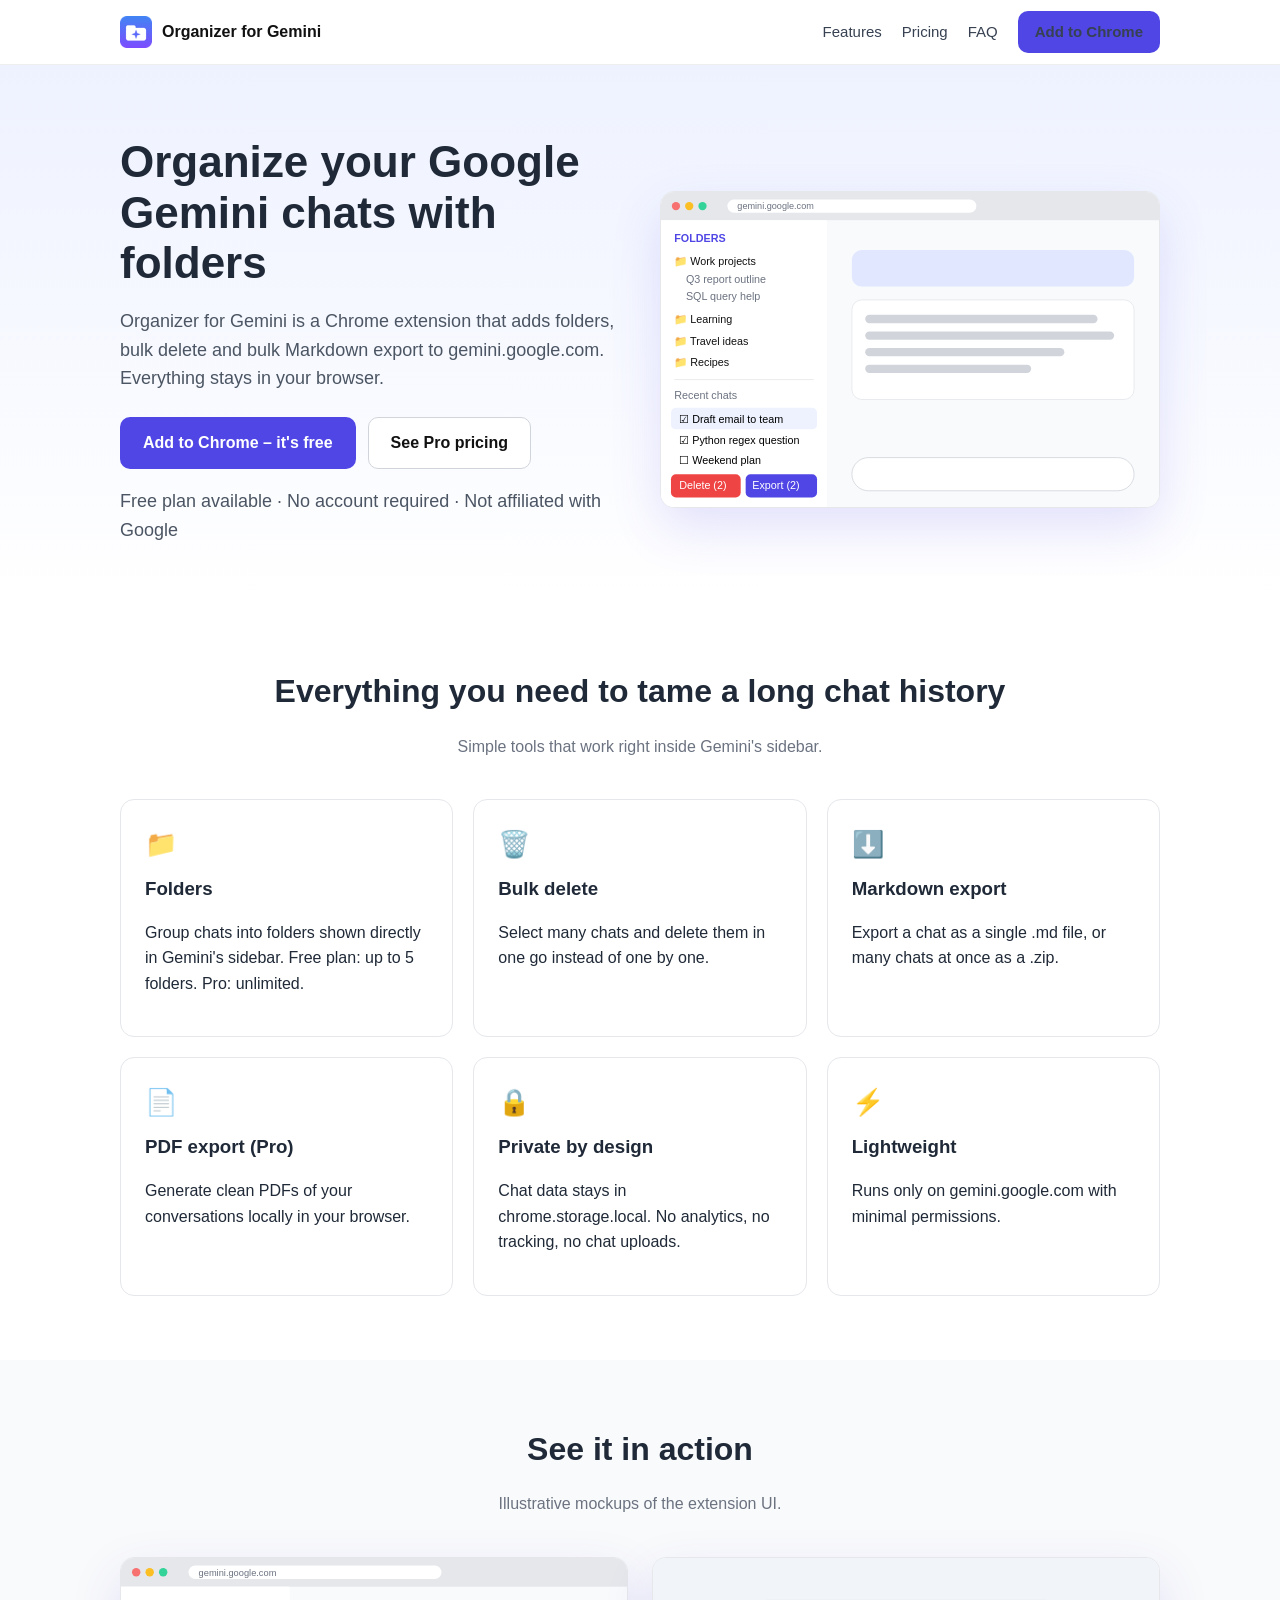
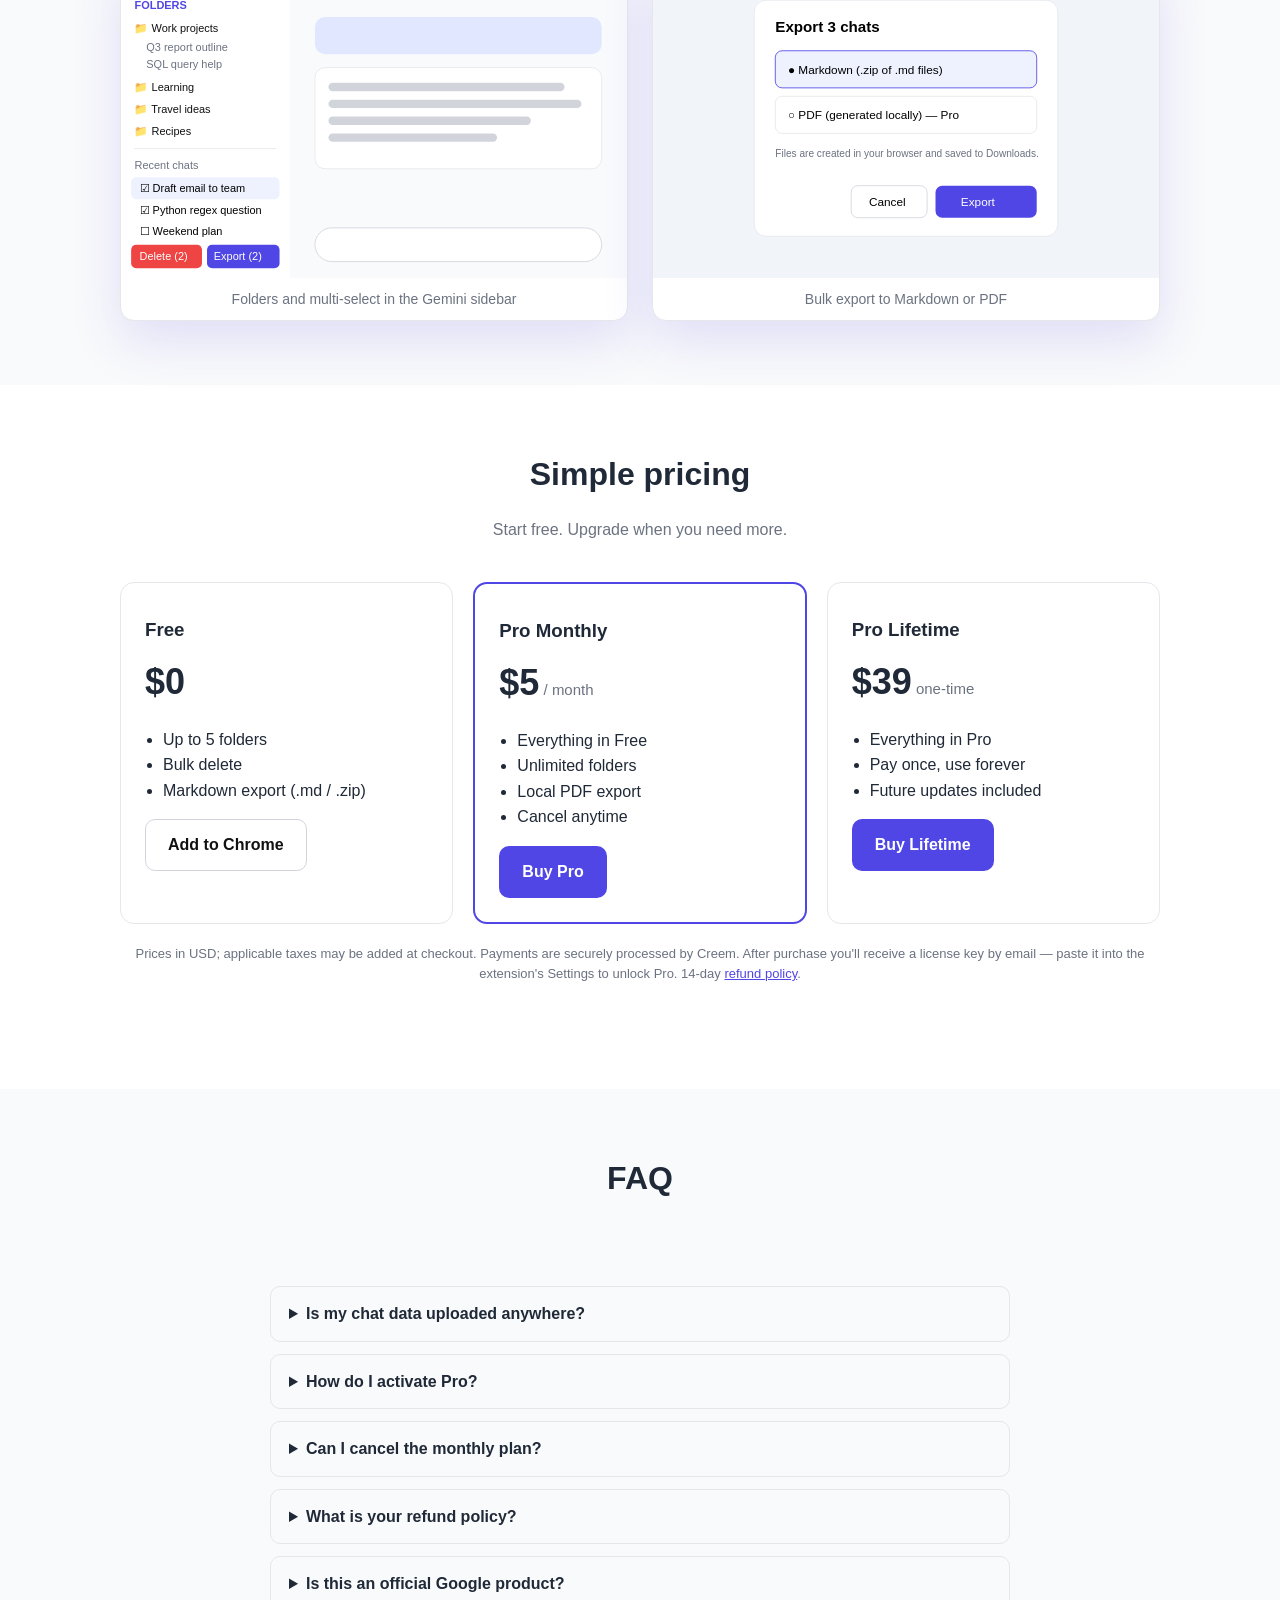
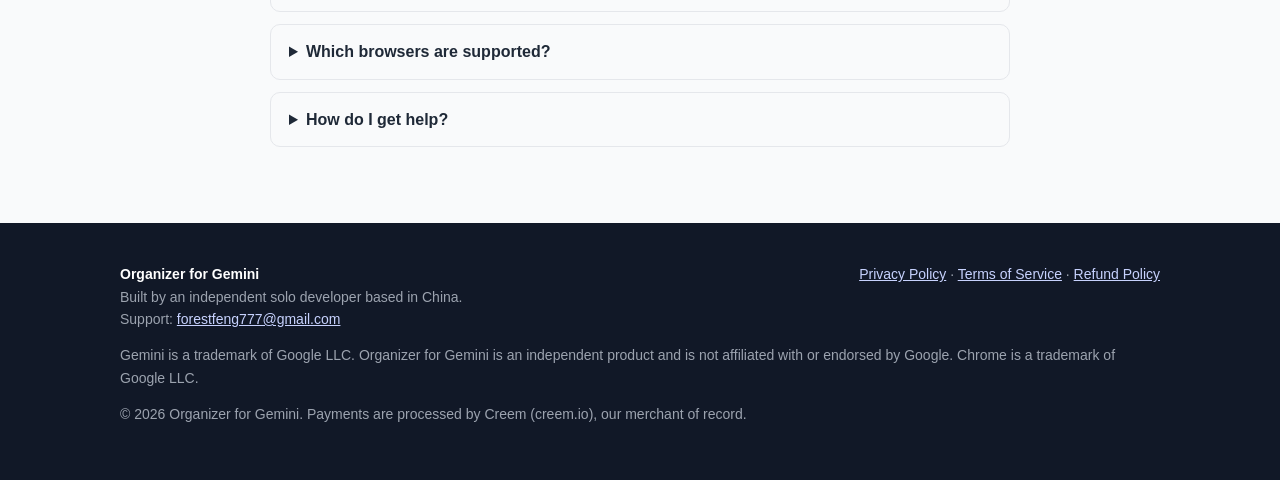
==== index.html @ f3d5fca5 "Add Organizer for Gemini static landing site. Publish the HTML pages, assets, and .nojekyll at the r" ====
<!DOCTYPE html><html lang="en"><head><meta charset="utf-8"><meta name="viewport" content="width=device-width,initial-scale=1">
<title>Organizer for Gemini – Folders, Bulk Delete & Export for Gemini Chats</title><meta name="description" content="Organizer for Gemini: folders, bulk delete and Markdown/PDF export for Google Gemini chats. A Chrome extension.">
<link rel="icon" href="assets/icon48.png"><link rel="stylesheet" href="assets/style.css"><script src="assets/config.js"></script></head><body>
<header class="nav"><div class="wrap"><a class="brand" href="index.html"><img src="assets/icon48.png" alt="">Organizer for Gemini</a>
<nav><a href="index.html#features">Features</a><a href="index.html#pricing">Pricing</a><a href="index.html#faq">FAQ</a><a class="btn btn-primary" data-link="CHROME_WEB_STORE_URL" href="#" style="padding:8px 16px">Add to Chrome</a></nav></div></header>
<section class="hero"><div class="wrap"><div><h1>Organize your Google Gemini chats with folders</h1>
<p>Organizer for Gemini is a Chrome extension that adds folders, bulk delete and bulk Markdown export to gemini.google.com. Everything stays in your browser.</p>
<div class="cta"><a class="btn btn-primary" data-link="CHROME_WEB_STORE_URL" href="#">Add to Chrome – it's free</a><a class="btn btn-ghost" href="#pricing">See Pro pricing</a></div>
<p class="small">Free plan available · No account required · Not affiliated with Google</p></div><div class="mock"><svg viewBox="0 0 600 380" xmlns="http://www.w3.org/2000/svg" font-family="Arial" font-size="13"><rect width="600" height="380" fill="#f8fafc"/><rect width="600" height="34" fill="#e5e7eb"/><circle cx="18" cy="17" r="5" fill="#f87171"/><circle cx="34" cy="17" r="5" fill="#fbbf24"/><circle cx="50" cy="17" r="5" fill="#34d399"/><rect x="80" y="9" width="300" height="16" rx="8" fill="#fff"/><text x="92" y="21" fill="#6b7280" font-size="11">gemini.google.com</text>
<rect y="34" width="200" height="346" fill="#fff"/><text x="16" y="60" font-weight="bold" fill="#4f46e5">FOLDERS</text>
<g fill="#111"><text x="16" y="88">📁 Work projects</text><text x="30" y="110" fill="#6b7280">Q3 report outline</text><text x="30" y="130" fill="#6b7280">SQL query help</text><text x="16" y="158">📁 Learning</text><text x="16" y="184">📁 Travel ideas</text><text x="16" y="210">📁 Recipes</text></g>
<line x1="16" x2="184" y1="226" y2="226" stroke="#e5e7eb"/><text x="16" y="250" fill="#6b7280">Recent chats</text><rect x="12" y="260" width="176" height="26" rx="6" fill="#eef2ff"/><text x="22" y="278">☑ Draft email to team</text><text x="22" y="304">☑ Python regex question</text><text x="22" y="328">☐ Weekend plan</text>
<rect x="12" y="340" width="84" height="28" rx="6" fill="#ef4444"/><text x="22" y="358" fill="#fff">Delete (2)</text><rect x="102" y="340" width="86" height="28" rx="6" fill="#4f46e5"/><text x="110" y="358" fill="#fff">Export (2)</text>
<rect x="230" y="70" width="340" height="44" rx="12" fill="#e0e7ff"/><rect x="230" y="130" width="340" height="120" rx="12" fill="#fff" stroke="#e5e7eb"/><g fill="#d1d5db"><rect x="246" y="148" width="280" height="10" rx="5"/><rect x="246" y="168" width="300" height="10" rx="5"/><rect x="246" y="188" width="240" height="10" rx="5"/><rect x="246" y="208" width="200" height="10" rx="5"/></g><rect x="230" y="320" width="340" height="40" rx="20" fill="#fff" stroke="#d1d5db"/></svg></div></div></section>
<section id="features"><div class="wrap"><h2>Everything you need to tame a long chat history</h2><p class="sub">Simple tools that work right inside Gemini's sidebar.</p><div class="grid3">
<div class="card"><div class="ic">📁</div><h3>Folders</h3><p>Group chats into folders shown directly in Gemini's sidebar. Free plan: up to 5 folders. Pro: unlimited.</p></div>
<div class="card"><div class="ic">🗑️</div><h3>Bulk delete</h3><p>Select many chats and delete them in one go instead of one by one.</p></div>
<div class="card"><div class="ic">⬇️</div><h3>Markdown export</h3><p>Export a chat as a single .md file, or many chats at once as a .zip.</p></div>
<div class="card"><div class="ic">📄</div><h3>PDF export (Pro)</h3><p>Generate clean PDFs of your conversations locally in your browser.</p></div>
<div class="card"><div class="ic">🔒</div><h3>Private by design</h3><p>Chat data stays in chrome.storage.local. No analytics, no tracking, no chat uploads.</p></div>
<div class="card"><div class="ic">⚡</div><h3>Lightweight</h3><p>Runs only on gemini.google.com with minimal permissions.</p></div></div></div></section>
<section style="background:#f9fafb"><div class="wrap"><h2>See it in action</h2><p class="sub">Illustrative mockups of the extension UI.</p><div class="shots">
<figure class="mock" style="margin:0"><svg viewBox="0 0 600 380" xmlns="http://www.w3.org/2000/svg" font-family="Arial" font-size="13"><rect width="600" height="380" fill="#f8fafc"/><rect width="600" height="34" fill="#e5e7eb"/><circle cx="18" cy="17" r="5" fill="#f87171"/><circle cx="34" cy="17" r="5" fill="#fbbf24"/><circle cx="50" cy="17" r="5" fill="#34d399"/><rect x="80" y="9" width="300" height="16" rx="8" fill="#fff"/><text x="92" y="21" fill="#6b7280" font-size="11">gemini.google.com</text>
<rect y="34" width="200" height="346" fill="#fff"/><text x="16" y="60" font-weight="bold" fill="#4f46e5">FOLDERS</text>
<g fill="#111"><text x="16" y="88">📁 Work projects</text><text x="30" y="110" fill="#6b7280">Q3 report outline</text><text x="30" y="130" fill="#6b7280">SQL query help</text><text x="16" y="158">📁 Learning</text><text x="16" y="184">📁 Travel ideas</text><text x="16" y="210">📁 Recipes</text></g>
<line x1="16" x2="184" y1="226" y2="226" stroke="#e5e7eb"/><text x="16" y="250" fill="#6b7280">Recent chats</text><rect x="12" y="260" width="176" height="26" rx="6" fill="#eef2ff"/><text x="22" y="278">☑ Draft email to team</text><text x="22" y="304">☑ Python regex question</text><text x="22" y="328">☐ Weekend plan</text>
<rect x="12" y="340" width="84" height="28" rx="6" fill="#ef4444"/><text x="22" y="358" fill="#fff">Delete (2)</text><rect x="102" y="340" width="86" height="28" rx="6" fill="#4f46e5"/><text x="110" y="358" fill="#fff">Export (2)</text>
<rect x="230" y="70" width="340" height="44" rx="12" fill="#e0e7ff"/><rect x="230" y="130" width="340" height="120" rx="12" fill="#fff" stroke="#e5e7eb"/><g fill="#d1d5db"><rect x="246" y="148" width="280" height="10" rx="5"/><rect x="246" y="168" width="300" height="10" rx="5"/><rect x="246" y="188" width="240" height="10" rx="5"/><rect x="246" y="208" width="200" height="10" rx="5"/></g><rect x="230" y="320" width="340" height="40" rx="20" fill="#fff" stroke="#d1d5db"/></svg><figcaption>Folders and multi-select in the Gemini sidebar</figcaption></figure><figure class="mock" style="margin:0"><svg viewBox="0 0 600 380" xmlns="http://www.w3.org/2000/svg" font-family="Arial" font-size="14"><rect width="600" height="380" fill="#f1f5f9"/><rect x="120" y="50" width="360" height="280" rx="14" fill="#fff" stroke="#e5e7eb"/><text x="145" y="88" font-size="18" font-weight="bold">Export 3 chats</text>
<g><rect x="145" y="110" width="310" height="44" rx="8" fill="#eef2ff" stroke="#4f46e5"/><text x="160" y="137">● Markdown (.zip of .md files)</text><rect x="145" y="164" width="310" height="44" rx="8" fill="#fff" stroke="#e5e7eb"/><text x="160" y="191">○ PDF (generated locally) — Pro</text></g>
<text x="145" y="236" fill="#6b7280" font-size="12">Files are created in your browser and saved to Downloads.</text><rect x="335" y="270" width="120" height="38" rx="8" fill="#4f46e5"/><text x="365" y="294" fill="#fff">Export</text><rect x="235" y="270" width="90" height="38" rx="8" fill="#fff" stroke="#d1d5db"/><text x="256" y="294">Cancel</text></svg><figcaption>Bulk export to Markdown or PDF</figcaption></figure></div></div></section>
<section id="pricing"><div class="wrap"><h2>Simple pricing</h2><p class="sub">Start free. Upgrade when you need more.</p><div class="pricing">
<div class="card"><h3>Free</h3><div class="price">$0</div><ul><li>Up to 5 folders</li><li>Bulk delete</li><li>Markdown export (.md / .zip)</li></ul><a class="btn btn-ghost" data-link="CHROME_WEB_STORE_URL" href="#">Add to Chrome</a></div>
<div class="card featured"><h3>Pro Monthly</h3><div class="price">$5<span> / month</span></div><ul><li>Everything in Free</li><li>Unlimited folders</li><li>Local PDF export</li><li>Cancel anytime</li></ul><a class="btn btn-primary" data-link="CREEM_CHECKOUT_MONTHLY_URL" href="#">Buy Pro</a></div>
<div class="card"><h3>Pro Lifetime</h3><div class="price">$39<span> one-time</span></div><ul><li>Everything in Pro</li><li>Pay once, use forever</li><li>Future updates included</li></ul><a class="btn btn-primary" data-link="CREEM_CHECKOUT_LIFETIME_URL" href="#">Buy Lifetime</a></div></div>
<p class="sub small" style="margin-top:20px">Prices in USD; applicable taxes may be added at checkout. Payments are securely processed by Creem. After purchase you'll receive a license key by email — paste it into the extension's Settings to unlock Pro. 14-day <a href="refund.html">refund policy</a>.</p></div></section>
<section id="faq" style="background:#f9fafb"><div class="wrap" style="max-width:780px"><h2>FAQ</h2><p class="sub">&nbsp;</p>
<details><summary>Is my chat data uploaded anywhere?</summary><p>No. Folders and cached titles are stored locally in your browser (chrome.storage.local). Exports are generated in your browser. The only network request is license validation, which sends only your license key and a random installation ID.</p></details>
<details><summary>How do I activate Pro?</summary><p>After checkout you'll receive a license key by email. Open the extension's Settings, paste the key and click Activate.</p></details>
<details><summary>Can I cancel the monthly plan?</summary><p>Yes, anytime. You keep Pro until the end of the paid period. Use the link in your receipt email or contact support.</p></details>
<details><summary>What is your refund policy?</summary><p>Full refund within 14 days of purchase, no questions asked. See the <a href="refund.html">Refund Policy</a>.</p></details>
<details><summary>Is this an official Google product?</summary><p>No. Organizer for Gemini is an independent extension, not affiliated with or endorsed by Google.</p></details>
<details><summary>Which browsers are supported?</summary><p>Google Chrome and most Chromium-based browsers (e.g. Edge, Brave) that support Chrome Web Store extensions.</p></details>
<details><summary>How do I get help?</summary><p>Email <a data-email href="mailto:forestfeng777@gmail.com">forestfeng777@gmail.com</a>. We usually reply within 1–2 business days.</p></details></div></section><footer><div class="wrap"><div class="cols"><div><strong style="color:#fff">Organizer for Gemini</strong><br>Built by an independent solo developer based in China.<br>Support: <a data-email href="mailto:forestfeng777@gmail.com">forestfeng777@gmail.com</a></div>
<div><a href="privacy.html">Privacy Policy</a> · <a href="terms.html">Terms of Service</a> · <a href="refund.html">Refund Policy</a></div></div>
<p>Gemini is a trademark of Google LLC. Organizer for Gemini is an independent product and is not affiliated with or endorsed by Google. Chrome is a trademark of Google LLC.</p>
<p>&copy; <span id="year">2026</span> Organizer for Gemini. Payments are processed by Creem (creem.io), our merchant of record.</p></div></footer></body></html>
---- assets/style.css ----
*{box-sizing:border-box}body{margin:0;font-family:-apple-system,BlinkMacSystemFont,"Segoe UI",Roboto,Inter,sans-serif;color:#1f2937;background:#fff;line-height:1.6}
a{color:#4f46e5}.wrap{max-width:1080px;margin:0 auto;padding:0 20px}
header.nav{position:sticky;top:0;background:rgba(255,255,255,.92);backdrop-filter:blur(8px);border-bottom:1px solid #eee;z-index:10}
.nav .wrap{display:flex;align-items:center;justify-content:space-between;height:64px}.brand{display:flex;gap:10px;align-items:center;font-weight:700;color:#111;text-decoration:none}.brand img{width:32px;height:32px}
.nav nav a{margin-left:20px;color:#374151;text-decoration:none;font-size:15px}
.btn{display:inline-block;padding:12px 22px;border-radius:10px;font-weight:600;text-decoration:none;border:1px solid transparent}
.btn-primary{background:#4f46e5;color:#fff}.btn-primary:hover{background:#4338ca}.btn-ghost{border-color:#d1d5db;color:#111;background:#fff}
.hero{padding:72px 0 40px;background:linear-gradient(180deg,#eef2ff,#fff)}.hero .wrap{display:grid;grid-template-columns:1fr 1fr;gap:40px;align-items:center}
.hero h1{font-size:44px;line-height:1.15;margin:0 0 16px}.hero p{font-size:18px;color:#4b5563}.cta{display:flex;gap:12px;flex-wrap:wrap;margin-top:24px}
.small{font-size:13px;color:#6b7280}
section{padding:64px 0}h2{font-size:32px;text-align:center;margin:0 0 12px}.sub{text-align:center;color:#6b7280;margin-bottom:40px}
.grid3{display:grid;grid-template-columns:repeat(3,1fr);gap:20px}.card{border:1px solid #e5e7eb;border-radius:14px;padding:24px;background:#fff}
.card h3{margin:8px 0}.ic{font-size:26px}
.mock{border:1px solid #e5e7eb;border-radius:14px;box-shadow:0 20px 50px rgba(79,70,229,.15);background:#fff;overflow:hidden}.mock svg{display:block;width:100%;height:auto}
.shots{display:grid;grid-template-columns:1fr 1fr;gap:24px}.shots figcaption{text-align:center;color:#6b7280;font-size:14px;padding:10px}
.pricing{display:grid;grid-template-columns:repeat(3,1fr);gap:20px}.price{font-size:36px;font-weight:800}.price span{font-size:15px;font-weight:400;color:#6b7280}
.card ul{padding-left:18px}.card.featured{border:2px solid #4f46e5}
details{border:1px solid #e5e7eb;border-radius:10px;padding:14px 18px;margin-bottom:12px}summary{font-weight:600;cursor:pointer}
footer{background:#111827;color:#9ca3af;padding:40px 0;font-size:14px}footer a{color:#c7d2fe}footer .cols{display:flex;justify-content:space-between;flex-wrap:wrap;gap:20px}
.legal{max-width:780px;margin:0 auto;padding:48px 20px}.legal h1{font-size:34px}.legal h2{text-align:left;font-size:22px;margin-top:32px}
@media(max-width:820px){.hero .wrap,.grid3,.pricing,.shots{grid-template-columns:1fr}.hero h1{font-size:34px}.nav nav a:not(.btn){display:none}}
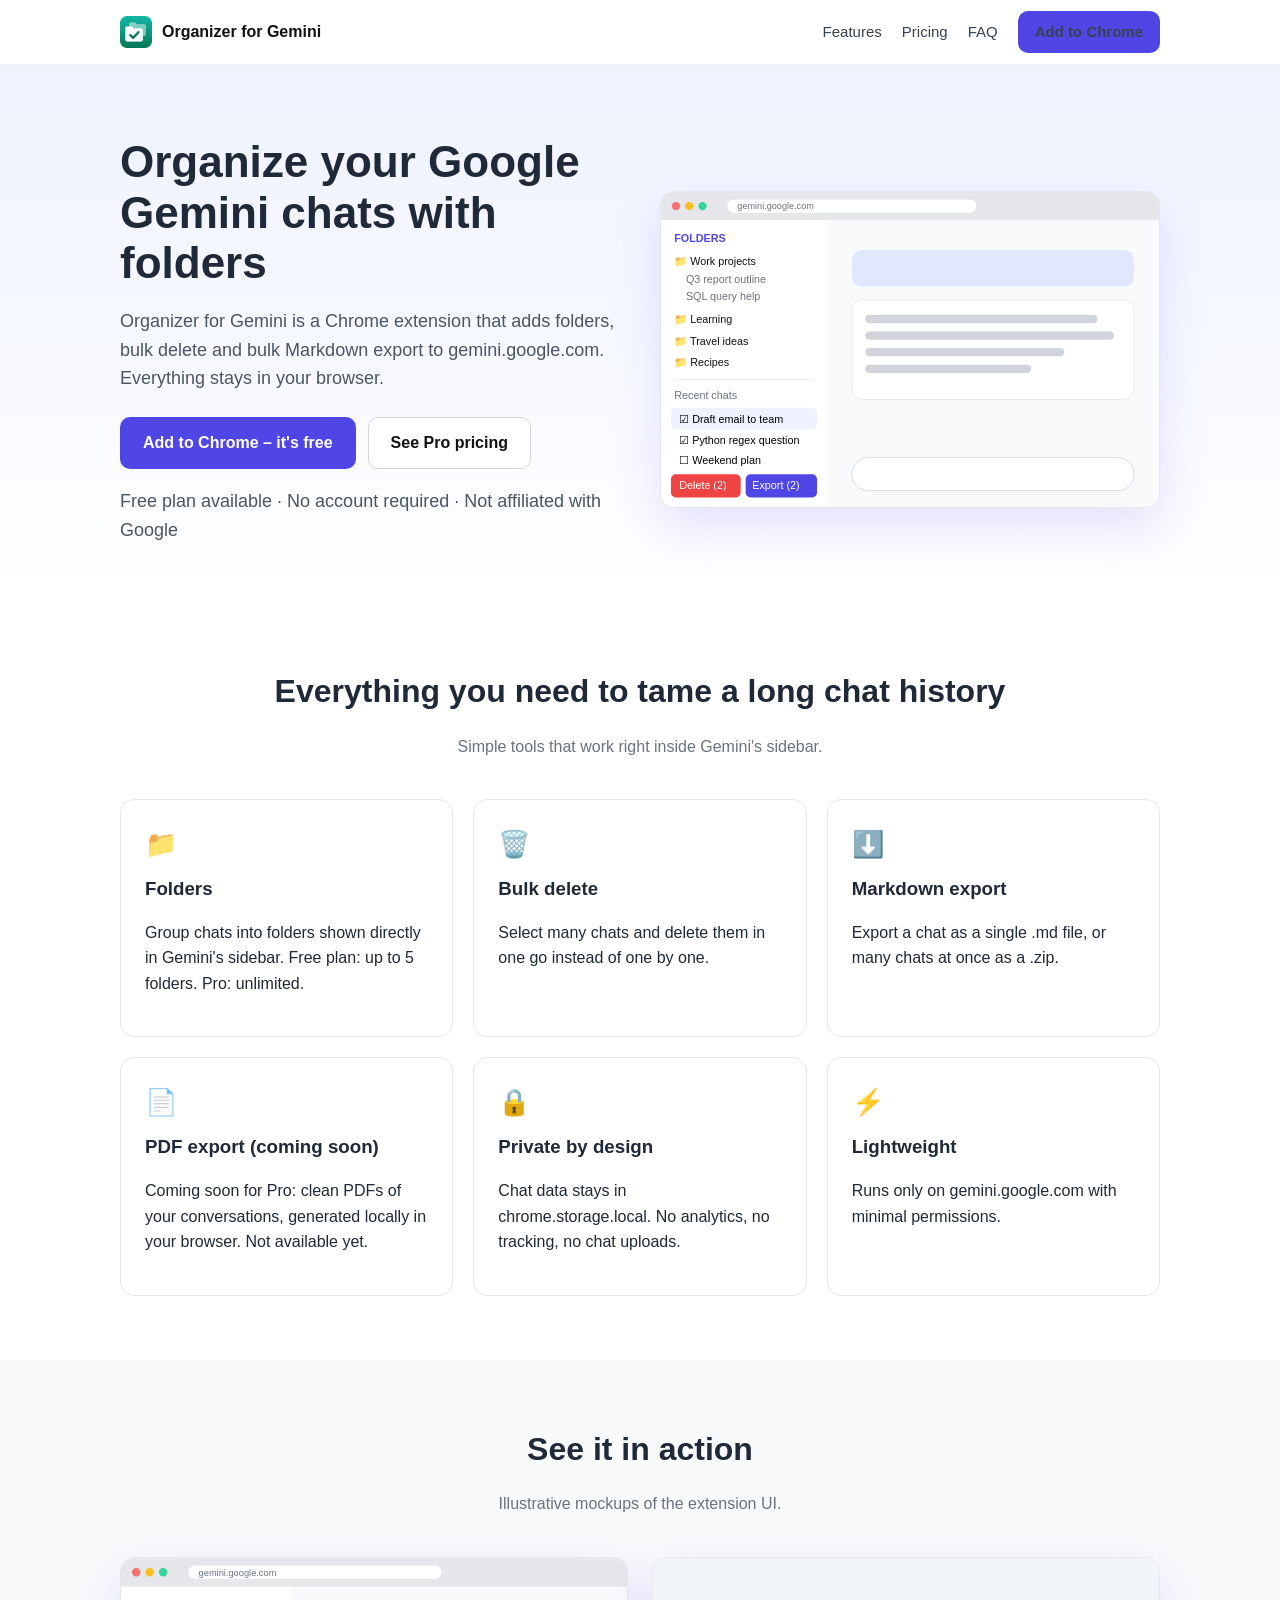
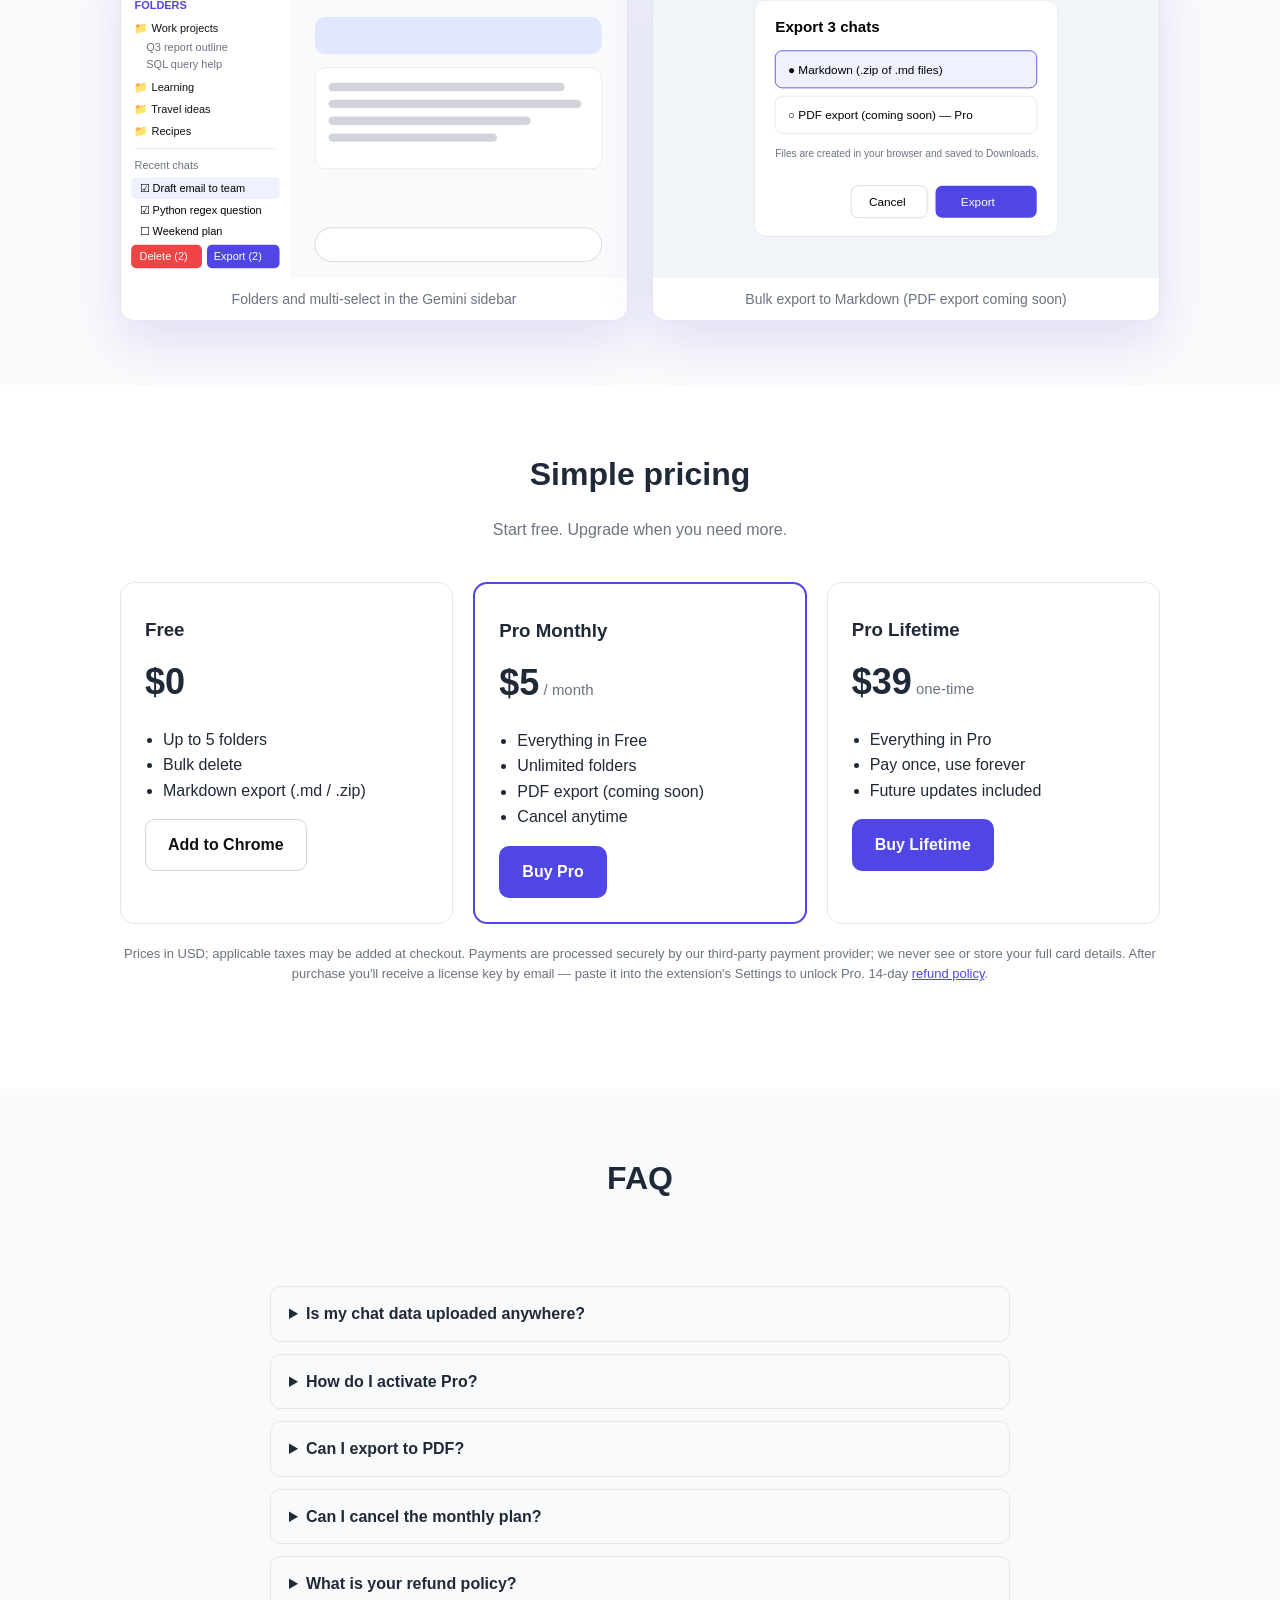
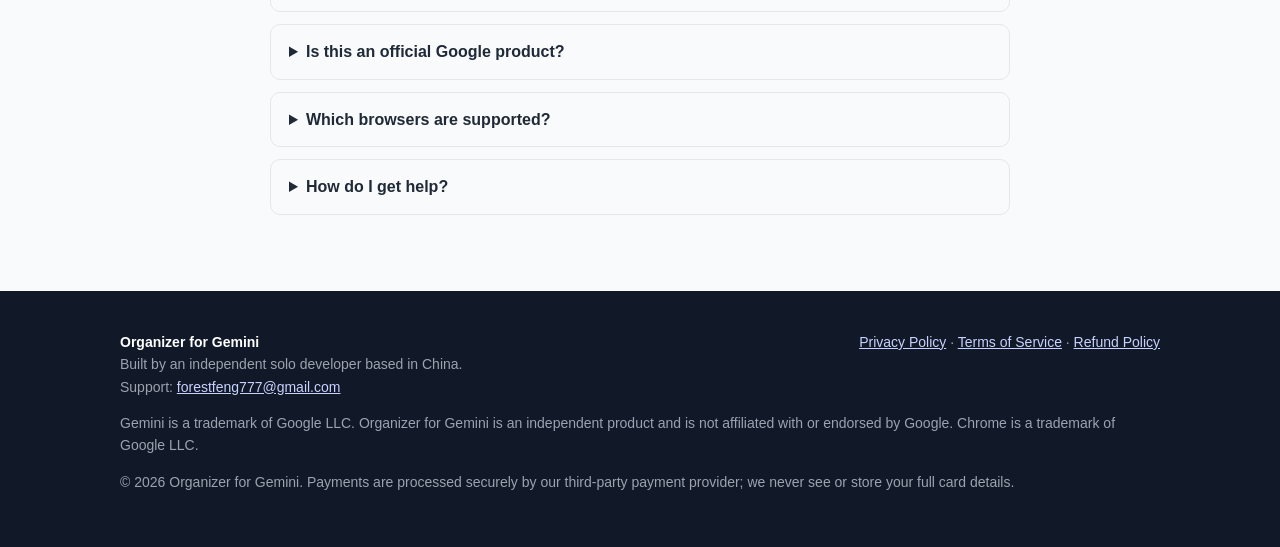
==== commit c562ee89: "Update landing site and add custom domain CNAME. Refresh the HTML, icons, and config for gemini.ownt" ====
--- a/index.html
+++ b/index.html
@@ -1,5 +1,5 @@
 <!DOCTYPE html><html lang="en"><head><meta charset="utf-8"><meta name="viewport" content="width=device-width,initial-scale=1">
-<title>Organizer for Gemini – Folders, Bulk Delete & Export for Gemini Chats</title><meta name="description" content="Organizer for Gemini: folders, bulk delete and Markdown/PDF export for Google Gemini chats. A Chrome extension.">
+<title>Organizer for Gemini – Folders, Bulk Delete & Export for Gemini Chats</title><link rel="canonical" href="https://gemini.ownthecost.com/"><meta name="description" content="Organizer for Gemini: folders, bulk delete and Markdown export for Google Gemini chats (PDF export coming soon). A Chrome extension.">
 <link rel="icon" href="assets/icon48.png"><link rel="stylesheet" href="assets/style.css"><script src="assets/config.js"></script></head><body>
 <header class="nav"><div class="wrap"><a class="brand" href="index.html"><img src="assets/icon48.png" alt="">Organizer for Gemini</a>
 <nav><a href="index.html#features">Features</a><a href="index.html#pricing">Pricing</a><a href="index.html#faq">FAQ</a><a class="btn btn-primary" data-link="CHROME_WEB_STORE_URL" href="#" style="padding:8px 16px">Add to Chrome</a></nav></div></header>
@@ -16,7 +16,7 @@
 <div class="card"><div class="ic">📁</div><h3>Folders</h3><p>Group chats into folders shown directly in Gemini's sidebar. Free plan: up to 5 folders. Pro: unlimited.</p></div>
 <div class="card"><div class="ic">🗑️</div><h3>Bulk delete</h3><p>Select many chats and delete them in one go instead of one by one.</p></div>
 <div class="card"><div class="ic">⬇️</div><h3>Markdown export</h3><p>Export a chat as a single .md file, or many chats at once as a .zip.</p></div>
-<div class="card"><div class="ic">📄</div><h3>PDF export (Pro)</h3><p>Generate clean PDFs of your conversations locally in your browser.</p></div>
+<div class="card"><div class="ic">📄</div><h3>PDF export (coming soon)</h3><p>Coming soon for Pro: clean PDFs of your conversations, generated locally in your browser. Not available yet.</p></div>
 <div class="card"><div class="ic">🔒</div><h3>Private by design</h3><p>Chat data stays in chrome.storage.local. No analytics, no tracking, no chat uploads.</p></div>
 <div class="card"><div class="ic">⚡</div><h3>Lightweight</h3><p>Runs only on gemini.google.com with minimal permissions.</p></div></div></div></section>
 <section style="background:#f9fafb"><div class="wrap"><h2>See it in action</h2><p class="sub">Illustrative mockups of the extension UI.</p><div class="shots">
@@ -26,16 +26,17 @@
 <line x1="16" x2="184" y1="226" y2="226" stroke="#e5e7eb"/><text x="16" y="250" fill="#6b7280">Recent chats</text><rect x="12" y="260" width="176" height="26" rx="6" fill="#eef2ff"/><text x="22" y="278">☑ Draft email to team</text><text x="22" y="304">☑ Python regex question</text><text x="22" y="328">☐ Weekend plan</text>
 <rect x="12" y="340" width="84" height="28" rx="6" fill="#ef4444"/><text x="22" y="358" fill="#fff">Delete (2)</text><rect x="102" y="340" width="86" height="28" rx="6" fill="#4f46e5"/><text x="110" y="358" fill="#fff">Export (2)</text>
 <rect x="230" y="70" width="340" height="44" rx="12" fill="#e0e7ff"/><rect x="230" y="130" width="340" height="120" rx="12" fill="#fff" stroke="#e5e7eb"/><g fill="#d1d5db"><rect x="246" y="148" width="280" height="10" rx="5"/><rect x="246" y="168" width="300" height="10" rx="5"/><rect x="246" y="188" width="240" height="10" rx="5"/><rect x="246" y="208" width="200" height="10" rx="5"/></g><rect x="230" y="320" width="340" height="40" rx="20" fill="#fff" stroke="#d1d5db"/></svg><figcaption>Folders and multi-select in the Gemini sidebar</figcaption></figure><figure class="mock" style="margin:0"><svg viewBox="0 0 600 380" xmlns="http://www.w3.org/2000/svg" font-family="Arial" font-size="14"><rect width="600" height="380" fill="#f1f5f9"/><rect x="120" y="50" width="360" height="280" rx="14" fill="#fff" stroke="#e5e7eb"/><text x="145" y="88" font-size="18" font-weight="bold">Export 3 chats</text>
-<g><rect x="145" y="110" width="310" height="44" rx="8" fill="#eef2ff" stroke="#4f46e5"/><text x="160" y="137">● Markdown (.zip of .md files)</text><rect x="145" y="164" width="310" height="44" rx="8" fill="#fff" stroke="#e5e7eb"/><text x="160" y="191">○ PDF (generated locally) — Pro</text></g>
-<text x="145" y="236" fill="#6b7280" font-size="12">Files are created in your browser and saved to Downloads.</text><rect x="335" y="270" width="120" height="38" rx="8" fill="#4f46e5"/><text x="365" y="294" fill="#fff">Export</text><rect x="235" y="270" width="90" height="38" rx="8" fill="#fff" stroke="#d1d5db"/><text x="256" y="294">Cancel</text></svg><figcaption>Bulk export to Markdown or PDF</figcaption></figure></div></div></section>
+<g><rect x="145" y="110" width="310" height="44" rx="8" fill="#eef2ff" stroke="#4f46e5"/><text x="160" y="137">● Markdown (.zip of .md files)</text><rect x="145" y="164" width="310" height="44" rx="8" fill="#fff" stroke="#e5e7eb"/><text x="160" y="191">○ PDF export (coming soon) — Pro</text></g>
+<text x="145" y="236" fill="#6b7280" font-size="12">Files are created in your browser and saved to Downloads.</text><rect x="335" y="270" width="120" height="38" rx="8" fill="#4f46e5"/><text x="365" y="294" fill="#fff">Export</text><rect x="235" y="270" width="90" height="38" rx="8" fill="#fff" stroke="#d1d5db"/><text x="256" y="294">Cancel</text></svg><figcaption>Bulk export to Markdown (PDF export coming soon)</figcaption></figure></div></div></section>
 <section id="pricing"><div class="wrap"><h2>Simple pricing</h2><p class="sub">Start free. Upgrade when you need more.</p><div class="pricing">
 <div class="card"><h3>Free</h3><div class="price">$0</div><ul><li>Up to 5 folders</li><li>Bulk delete</li><li>Markdown export (.md / .zip)</li></ul><a class="btn btn-ghost" data-link="CHROME_WEB_STORE_URL" href="#">Add to Chrome</a></div>
-<div class="card featured"><h3>Pro Monthly</h3><div class="price">$5<span> / month</span></div><ul><li>Everything in Free</li><li>Unlimited folders</li><li>Local PDF export</li><li>Cancel anytime</li></ul><a class="btn btn-primary" data-link="CREEM_CHECKOUT_MONTHLY_URL" href="#">Buy Pro</a></div>
-<div class="card"><h3>Pro Lifetime</h3><div class="price">$39<span> one-time</span></div><ul><li>Everything in Pro</li><li>Pay once, use forever</li><li>Future updates included</li></ul><a class="btn btn-primary" data-link="CREEM_CHECKOUT_LIFETIME_URL" href="#">Buy Lifetime</a></div></div>
-<p class="sub small" style="margin-top:20px">Prices in USD; applicable taxes may be added at checkout. Payments are securely processed by Creem. After purchase you'll receive a license key by email — paste it into the extension's Settings to unlock Pro. 14-day <a href="refund.html">refund policy</a>.</p></div></section>
+<div class="card featured"><h3>Pro Monthly</h3><div class="price">$5<span> / month</span></div><ul><li>Everything in Free</li><li>Unlimited folders</li><li>PDF export (coming soon)</li><li>Cancel anytime</li></ul><a class="btn btn-primary" data-link="CHECKOUT_MONTHLY_URL" href="#">Buy Pro</a></div>
+<div class="card"><h3>Pro Lifetime</h3><div class="price">$39<span> one-time</span></div><ul><li>Everything in Pro</li><li>Pay once, use forever</li><li>Future updates included</li></ul><a class="btn btn-primary" data-link="CHECKOUT_LIFETIME_URL" href="#">Buy Lifetime</a></div></div>
+<p class="sub small" style="margin-top:20px">Prices in USD; applicable taxes may be added at checkout. Payments are processed securely by our third-party payment provider; we never see or store your full card details. After purchase you'll receive a license key by email — paste it into the extension's Settings to unlock Pro. 14-day <a href="refund.html">refund policy</a>.</p></div></section>
 <section id="faq" style="background:#f9fafb"><div class="wrap" style="max-width:780px"><h2>FAQ</h2><p class="sub">&nbsp;</p>
 <details><summary>Is my chat data uploaded anywhere?</summary><p>No. Folders and cached titles are stored locally in your browser (chrome.storage.local). Exports are generated in your browser. The only network request is license validation, which sends only your license key and a random installation ID.</p></details>
 <details><summary>How do I activate Pro?</summary><p>After checkout you'll receive a license key by email. Open the extension's Settings, paste the key and click Activate.</p></details>
+<details><summary>Can I export to PDF?</summary><p>Not yet. PDF export is coming soon for Pro. Today you can export any chat to Markdown (.md), or several chats as a .zip, on the free plan.</p></details>
 <details><summary>Can I cancel the monthly plan?</summary><p>Yes, anytime. You keep Pro until the end of the paid period. Use the link in your receipt email or contact support.</p></details>
 <details><summary>What is your refund policy?</summary><p>Full refund within 14 days of purchase, no questions asked. See the <a href="refund.html">Refund Policy</a>.</p></details>
 <details><summary>Is this an official Google product?</summary><p>No. Organizer for Gemini is an independent extension, not affiliated with or endorsed by Google.</p></details>
@@ -43,4 +44,4 @@
 <details><summary>How do I get help?</summary><p>Email <a data-email href="mailto:forestfeng777@gmail.com">forestfeng777@gmail.com</a>. We usually reply within 1–2 business days.</p></details></div></section><footer><div class="wrap"><div class="cols"><div><strong style="color:#fff">Organizer for Gemini</strong><br>Built by an independent solo developer based in China.<br>Support: <a data-email href="mailto:forestfeng777@gmail.com">forestfeng777@gmail.com</a></div>
 <div><a href="privacy.html">Privacy Policy</a> · <a href="terms.html">Terms of Service</a> · <a href="refund.html">Refund Policy</a></div></div>
 <p>Gemini is a trademark of Google LLC. Organizer for Gemini is an independent product and is not affiliated with or endorsed by Google. Chrome is a trademark of Google LLC.</p>
-<p>&copy; <span id="year">2026</span> Organizer for Gemini. Payments are processed by Creem (creem.io), our merchant of record.</p></div></footer></body></html>+<p>&copy; <span id="year">2026</span> Organizer for Gemini. Payments are processed securely by our third-party payment provider; we never see or store your full card details.</p></div></footer></body></html>
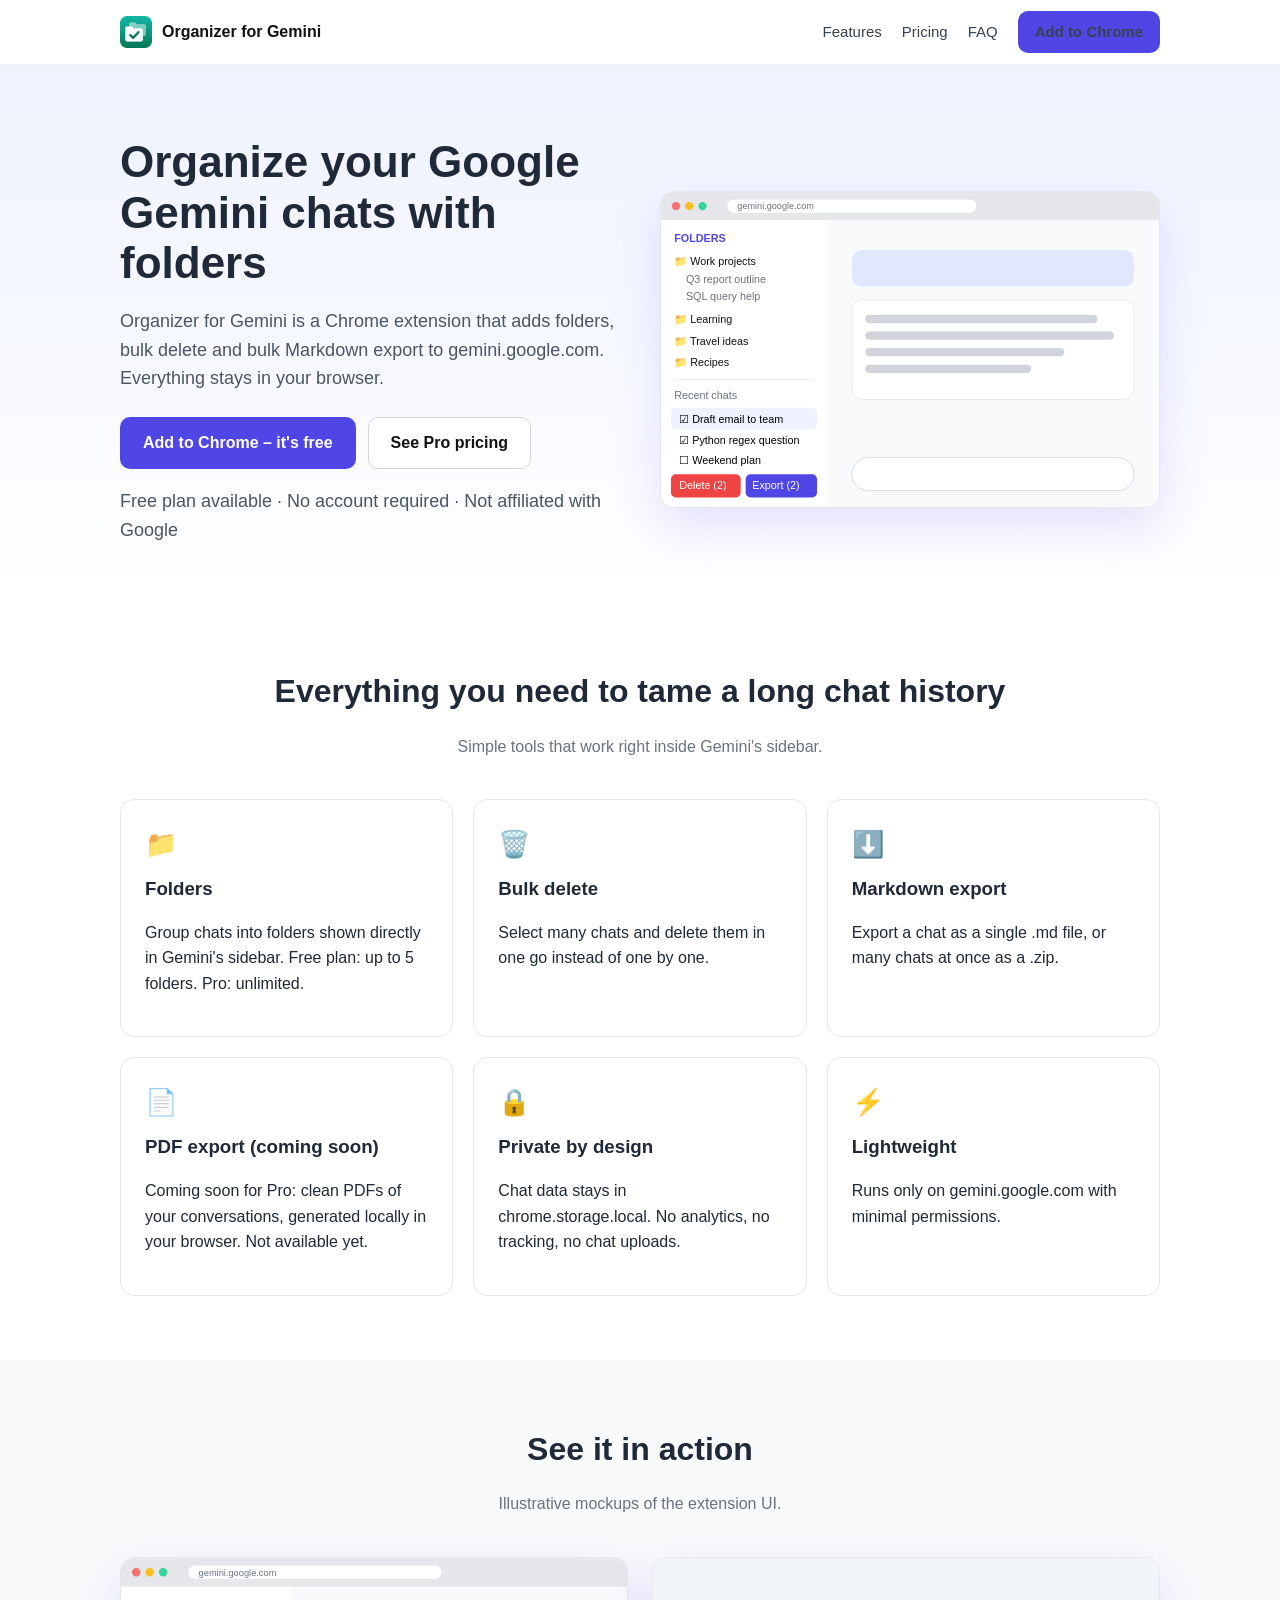
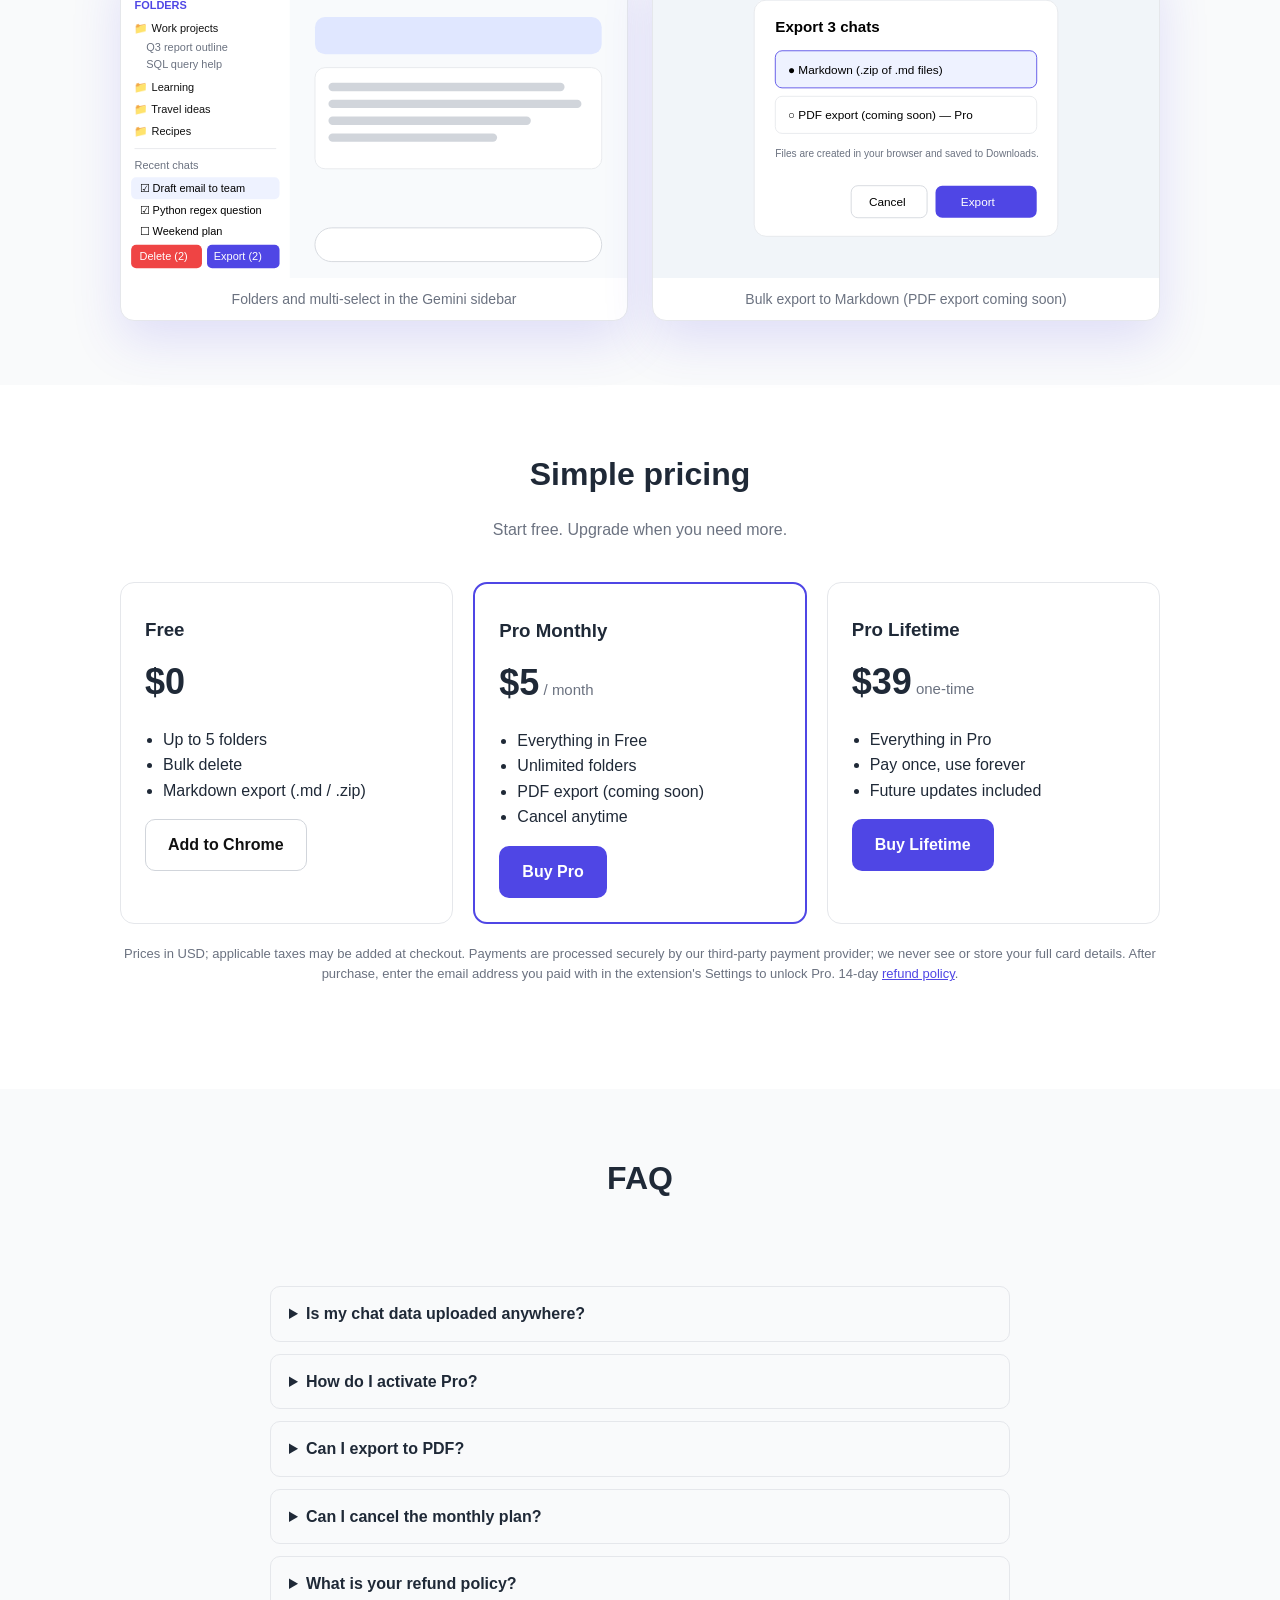
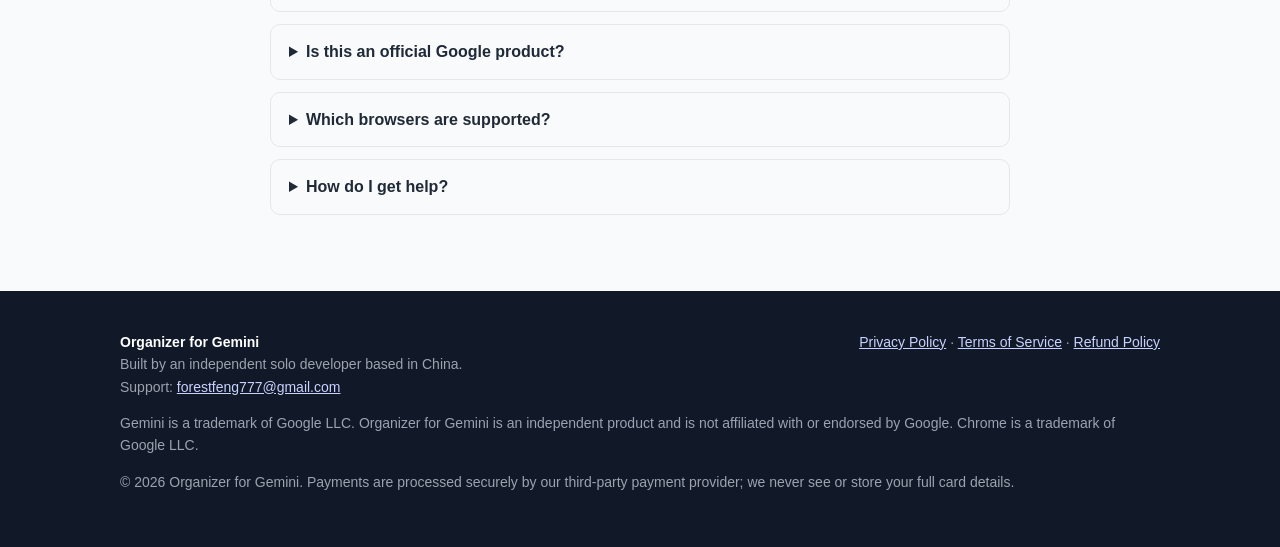
==== commit 0a39ad0d: "Update landing copy and checkout links. Point Pro checkout buttons at the Waffo test purchase URLs a" ====
--- a/index.html
+++ b/index.html
@@ -32,10 +32,10 @@
 <div class="card"><h3>Free</h3><div class="price">$0</div><ul><li>Up to 5 folders</li><li>Bulk delete</li><li>Markdown export (.md / .zip)</li></ul><a class="btn btn-ghost" data-link="CHROME_WEB_STORE_URL" href="#">Add to Chrome</a></div>
 <div class="card featured"><h3>Pro Monthly</h3><div class="price">$5<span> / month</span></div><ul><li>Everything in Free</li><li>Unlimited folders</li><li>PDF export (coming soon)</li><li>Cancel anytime</li></ul><a class="btn btn-primary" data-link="CHECKOUT_MONTHLY_URL" href="#">Buy Pro</a></div>
 <div class="card"><h3>Pro Lifetime</h3><div class="price">$39<span> one-time</span></div><ul><li>Everything in Pro</li><li>Pay once, use forever</li><li>Future updates included</li></ul><a class="btn btn-primary" data-link="CHECKOUT_LIFETIME_URL" href="#">Buy Lifetime</a></div></div>
-<p class="sub small" style="margin-top:20px">Prices in USD; applicable taxes may be added at checkout. Payments are processed securely by our third-party payment provider; we never see or store your full card details. After purchase you'll receive a license key by email — paste it into the extension's Settings to unlock Pro. 14-day <a href="refund.html">refund policy</a>.</p></div></section>
+<p class="sub small" style="margin-top:20px">Prices in USD; applicable taxes may be added at checkout. Payments are processed securely by our third-party payment provider; we never see or store your full card details. After purchase, enter the email address you paid with in the extension's Settings to unlock Pro. 14-day <a href="refund.html">refund policy</a>.</p></div></section>
 <section id="faq" style="background:#f9fafb"><div class="wrap" style="max-width:780px"><h2>FAQ</h2><p class="sub">&nbsp;</p>
-<details><summary>Is my chat data uploaded anywhere?</summary><p>No. Folders and cached titles are stored locally in your browser (chrome.storage.local). Exports are generated in your browser. The only network request is license validation, which sends only your license key and a random installation ID.</p></details>
-<details><summary>How do I activate Pro?</summary><p>After checkout you'll receive a license key by email. Open the extension's Settings, paste the key and click Activate.</p></details>
+<details><summary>Is my chat data uploaded anywhere?</summary><p>No. Folders and cached titles are stored locally in your browser (chrome.storage.local). Exports are generated in your browser. The only network request is license validation, which sends only your purchase email and a random installation ID.</p></details>
+<details><summary>How do I activate Pro?</summary><p>Open the extension's Settings, enter the email address you used at checkout and click Activate.</p></details>
 <details><summary>Can I export to PDF?</summary><p>Not yet. PDF export is coming soon for Pro. Today you can export any chat to Markdown (.md), or several chats as a .zip, on the free plan.</p></details>
 <details><summary>Can I cancel the monthly plan?</summary><p>Yes, anytime. You keep Pro until the end of the paid period. Use the link in your receipt email or contact support.</p></details>
 <details><summary>What is your refund policy?</summary><p>Full refund within 14 days of purchase, no questions asked. See the <a href="refund.html">Refund Policy</a>.</p></details>
